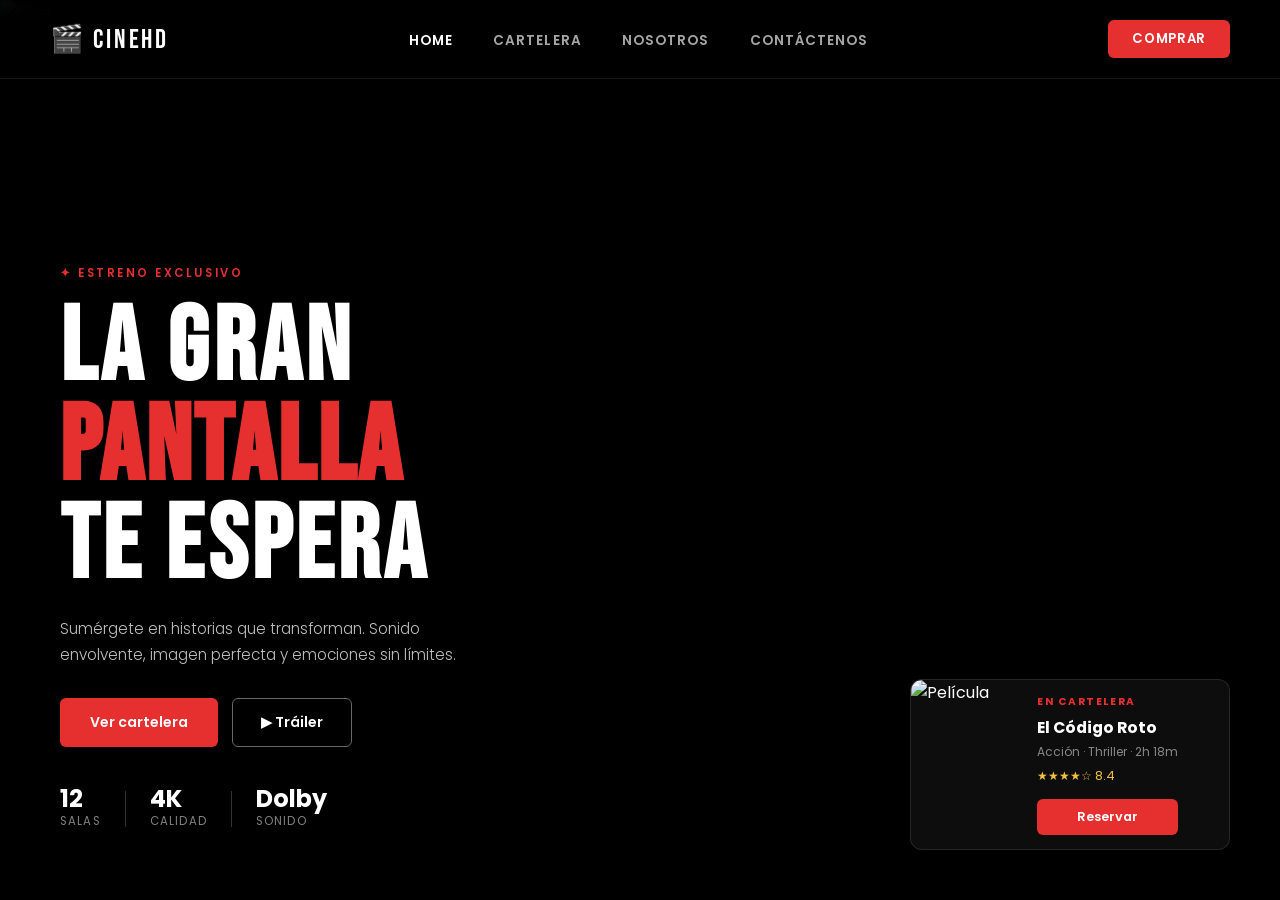
==== index.html @ 22b5bb58 "update - david2" ====
<!DOCTYPE html>
<html lang="en">
<head>
  <meta charset="UTF-8"/>
  <meta name="viewport" content="width=device-width, initial-scale=1.0"/>
  <title>CineHD — Tu cine favorito</title>
  <link rel="stylesheet" href="./css/index.css"/>
  <link href="https://fonts.googleapis.com/css2?family=Bebas+Neue&family=Poppins:wght@300;400;600&display=swap" rel="stylesheet"/>
</head>
<body>

  <!-- NAV -->
  <nav>
    <div class="logo">🎬 CINEHD</div>
    <ul class="nav-links">
      <li><a href="./index.html" class="activo">Home</a></li>
      <li><a href="./cartelera.html">Cartelera</a></li>
      <li><a href="./nosotros.html">Nosotros</a></li>
      <li><a href="./contacto.html">Contáctenos</a></li>
    </ul>
    <a href="./comprar.html" class="btn-nav">Comprar</a>
  </nav>

  <!-- HERO: fondo completo con imagen cinematográfica -->
  <section class="hero">
    <div class="hero-fondo">
      <img src="https://images.unsplash.com/photo-1489599849927-2ee91cede3ba?w=1800&q=85" alt="Cine"/>
      <div class="hero-overlay"></div>
    </div>

    <div class="hero-contenido">
      <div class="hero-tag">✦ ESTRENO EXCLUSIVO</div>
      <h1>LA GRAN<br/><span>PANTALLA</span><br/>TE ESPERA</h1>
      <p>Sumérgete en historias que transforman. Sonido envolvente, imagen perfecta y emociones sin límites.</p>
      <div class="hero-acciones">
        <button class="btn-rojo">Ver cartelera</button>
        <button class="btn-transparente">▶ Tráiler</button>
      </div>
      <div class="hero-stats">
        <div class="stat">
          <strong>12</strong>
          <span>Salas</span>
        </div>
        <div class="divisor"></div>
        <div class="stat">
          <strong>4K</strong>
          <span>Calidad</span>
        </div>
        <div class="divisor"></div>
        <div class="stat">
          <strong>Dolby</strong>
          <span>Sonido</span>
        </div>
      </div>
    </div>

    <!-- Tarjeta película flotante -->
    <div class="pelicula-flotante">
      <img src="https://images.unsplash.com/photo-1536440136628-849c177e76a1?w=300&q=80" alt="Película"/>
      <div class="pelicula-info">
        <span class="peli-tag">EN CARTELERA</span>
        <h3>El Código Roto</h3>
        <p>Acción · Thriller · 2h 18m</p>
        <div class="peli-rating">★★★★☆ 8.4</div>
        <button class="btn-rojo btn-sm">Reservar</button>
      </div>
    </div>

  </section>

</body>
</html>
---- css/index.css ----
/* ================================
   CineMax — Estilo Cinematográfico
   ================================ */

* {
  box-sizing: border-box;
  margin: 0;
  padding: 0;
}

body {
  font-family: 'Poppins', sans-serif;
  background: #000;
  color: #fff;
  overflow-x: hidden;
}

img { display: block; width: 100%; object-fit: cover; }
a { text-decoration: none; color: inherit; }
ul { list-style: none; }

/* ================================
   NAV — barra translúcida flotante
   ================================ */
nav {
  position: fixed;
  top: 0; left: 0; right: 0;
  z-index: 100;
  display: flex;
  align-items: center;
  justify-content: space-between;
  padding: 20px 50px;
  background: rgba(0, 0, 0, 0.55);
  -webkit-backdrop-filter: blur(12px);
  backdrop-filter: blur(12px);
  border-bottom: 1px solid rgba(255,255,255,0.08);
}

.logo {
  font-family: 'Bebas Neue', sans-serif;
  font-size: 1.7rem;
  letter-spacing: 0.1em;
  color: #fff;
}

.nav-links {
  display: flex;
  gap: 40px;
}

.nav-links a {
  font-size: 0.85rem;
  font-weight: 600;
  letter-spacing: 0.08em;
  text-transform: uppercase;
  color: rgba(255,255,255,0.65);
  transition: color 0.2s;
}

.nav-links a:hover,
.nav-links a.activo {
  color: #fff;
}

.btn-nav {
  background: #e63030;
  color: #fff;
  border: none;
  padding: 9px 24px;
  border-radius: 6px;
  font-family: 'Poppins', sans-serif;
  font-size: 0.82rem;
  font-weight: 600;
  letter-spacing: 0.05em;
  text-transform: uppercase;
  cursor: pointer;
  transition: background 0.2s;
}

.btn-nav:hover { background: #c01e1e; }

/* ================================
   HERO — pantalla completa
   ================================ */
.hero {
  position: relative;
  width: 100%;
  height: 100vh;
  min-height: 600px;
  display: flex;
  align-items: flex-end;
  overflow: hidden;
}

/* Imagen de fondo que llena toda la pantalla */
.hero-fondo {
  position: absolute;
  inset: 0;
}

.hero-fondo img {
  width: 100%;
  height: 100%;
  object-fit: cover;
  object-position: center;
}

/* Degradado encima de la imagen */
.hero-overlay {
  position: absolute;
  inset: 0;
  background:
    linear-gradient(to right, rgba(0,0,0,0.92) 0%, rgba(0,0,0,0.5) 55%, rgba(0,0,0,0.1) 100%),
    linear-gradient(to top,   rgba(0,0,0,0.85) 0%, transparent 50%);
}

/* Contenido principal - abajo a la izquierda */
.hero-contenido {
  position: relative;
  z-index: 2;
  padding: 0 60px 70px;
  max-width: 600px;
}

.hero-tag {
  display: inline-block;
  font-size: 0.72rem;
  font-weight: 600;
  letter-spacing: 0.22em;
  text-transform: uppercase;
  color: #e63030;
  margin-bottom: 18px;
}

.hero-contenido h1 {
  font-family: 'Bebas Neue', sans-serif;
  font-size: 6.5rem;
  line-height: 0.95;
  letter-spacing: 0.04em;
  margin-bottom: 20px;
  color: #fff;
}

.hero-contenido h1 span {
  color: #e63030;
  -webkit-text-stroke: 2px #e63030;
}

.hero-contenido p {
  font-size: 0.95rem;
  font-weight: 300;
  color: rgba(255,255,255,0.75);
  line-height: 1.7;
  margin-bottom: 30px;
  max-width: 420px;
}

/* Botones */
.hero-acciones {
  display: flex;
  gap: 14px;
  margin-bottom: 40px;
}

.btn-rojo {
  background: #e63030;
  color: #fff;
  border: none;
  padding: 13px 30px;
  border-radius: 6px;
  font-family: 'Poppins', sans-serif;
  font-size: 0.88rem;
  font-weight: 600;
  cursor: pointer;
  transition: background 0.2s, transform 0.15s;
}

.btn-rojo:hover {
  background: #c01e1e;
  transform: translateY(-2px);
}

.btn-rojo.btn-sm {
  padding: 9px 20px;
  font-size: 0.8rem;
  margin-top: 10px;
}

.btn-transparente {
  background: transparent;
  color: #fff;
  border: 1.5px solid rgba(255,255,255,0.4);
  padding: 13px 28px;
  border-radius: 6px;
  font-family: 'Poppins', sans-serif;
  font-size: 0.88rem;
  font-weight: 600;
  cursor: pointer;
  transition: border-color 0.2s, background 0.2s;
}

.btn-transparente:hover {
  border-color: #fff;
  background: rgba(255,255,255,0.08);
}

/* Stats debajo de los botones */
.hero-stats {
  display: flex;
  align-items: center;
  gap: 24px;
}

.stat {
  display: flex;
  flex-direction: column;
}

.stat strong {
  font-size: 1.5rem;
  font-weight: 700;
  color: #fff;
  line-height: 1;
}

.stat span {
  font-size: 0.72rem;
  color: rgba(255,255,255,0.5);
  text-transform: uppercase;
  letter-spacing: 0.1em;
  margin-top: 2px;
}

.divisor {
  width: 1px;
  height: 36px;
  background: rgba(255,255,255,0.2);
}

/* Tarjeta flotante - esquina inferior derecha */
.pelicula-flotante {
  position: absolute;
  bottom: 50px;
  right: 50px;
  z-index: 3;
  background: rgba(15, 15, 15, 0.9);
  border: 1px solid rgba(255,255,255,0.1);
  border-radius: 12px;
  overflow: hidden;
  display: flex;
  width: 320px;
  -webkit-backdrop-filter: blur(16px);
  backdrop-filter: blur(16px);
  box-shadow: 0 20px 50px rgba(0,0,0,0.6);
  transition: transform 0.3s;
}

.pelicula-flotante:hover {
  transform: translateY(-6px);
}

.pelicula-flotante > img {
  width: 110px;
  height: 150px;
  object-fit: cover;
  flex-shrink: 0;
}

.pelicula-info {
  padding: 14px 16px;
  display: flex;
  flex-direction: column;
}

.peli-tag {
  font-size: 0.65rem;
  font-weight: 700;
  letter-spacing: 0.15em;
  color: #e63030;
  text-transform: uppercase;
  margin-bottom: 6px;
}

.pelicula-info h3 {
  font-size: 0.98rem;
  font-weight: 700;
  margin-bottom: 4px;
}

.pelicula-info p {
  font-size: 0.75rem;
  color: rgba(255,255,255,0.5);
  margin-bottom: 6px;
}

.peli-rating {
  font-size: 0.78rem;
  color: #f0c040;
  margin-bottom: 4px;
}

/* ================================
   RESPONSIVE
   ================================ */
@media (max-width: 900px) {
  nav { padding: 16px 24px; }
  .nav-links { display: none; }
  .hero-contenido { padding: 0 24px 120px; }
  .hero-contenido h1 { font-size: 4rem; }
  .pelicula-flotante {
    bottom: 20px;
    right: 16px;
    left: 16px;
    width: auto;
  }
}
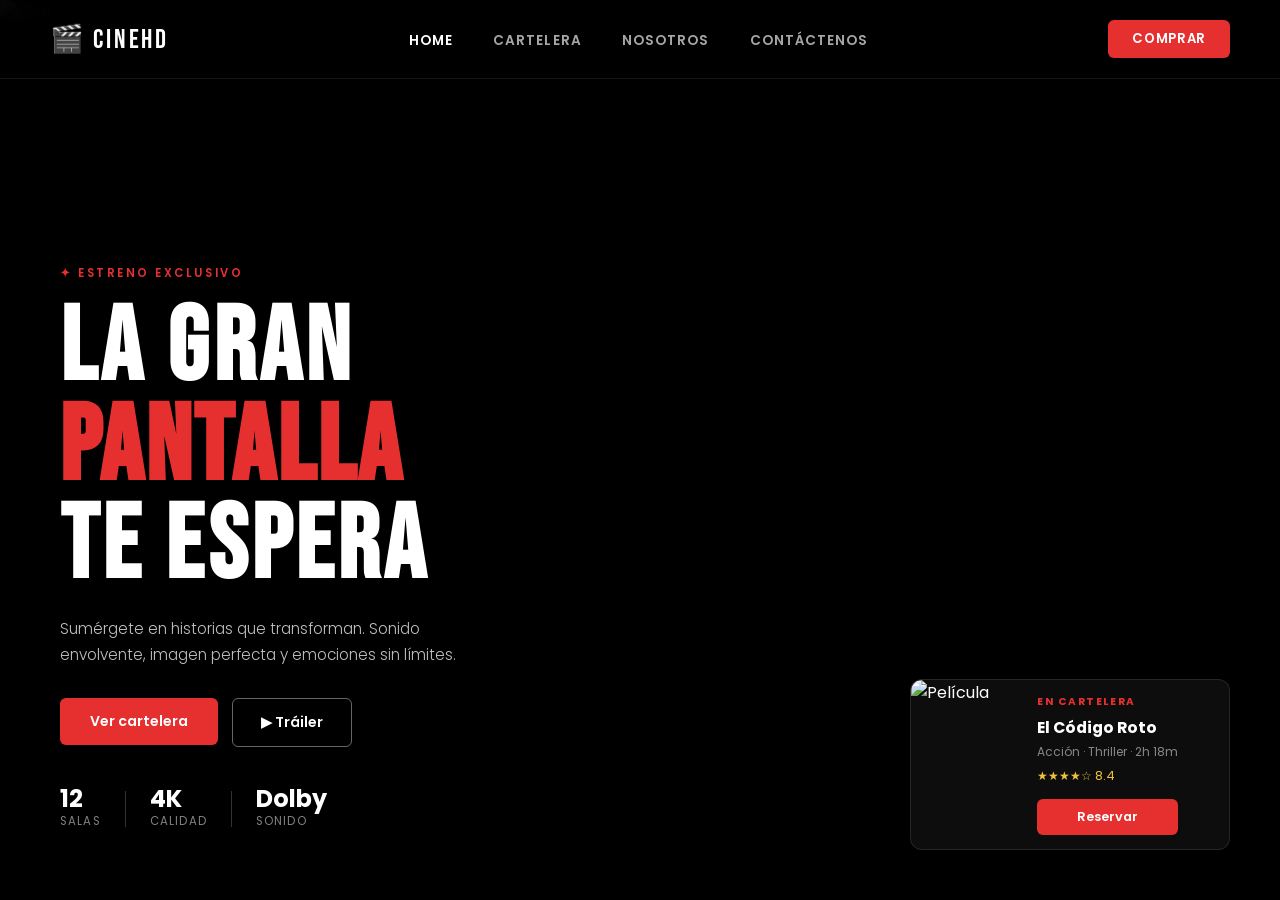
==== commit 901b955d: "update" ====
--- a/index.html
+++ b/index.html
@@ -33,7 +33,7 @@
       <h1>LA GRAN<br/><span>PANTALLA</span><br/>TE ESPERA</h1>
       <p>Sumérgete en historias que transforman. Sonido envolvente, imagen perfecta y emociones sin límites.</p>
       <div class="hero-acciones">
-        <button class="btn-rojo">Ver cartelera</button>
+        <a href="cartelera.html"><button class="btn-rojo">Ver cartelera</button></a>
         <button class="btn-transparente">▶ Tráiler</button>
       </div>
       <div class="hero-stats">
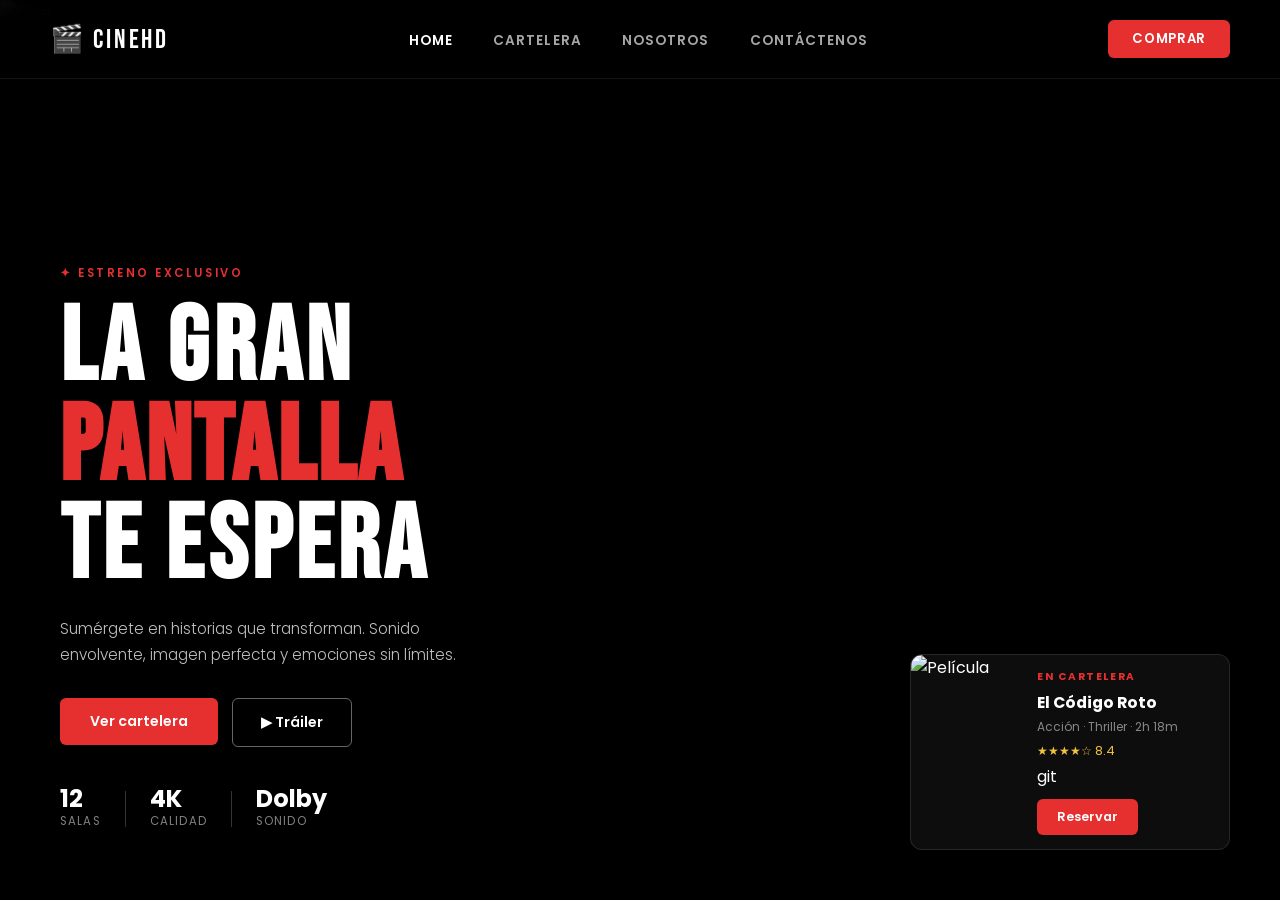
==== commit 965af35d: "update" ====
--- a/index.html
+++ b/index.html
@@ -62,7 +62,7 @@
         <h3>El Código Roto</h3>
         <p>Acción · Thriller · 2h 18m</p>
         <div class="peli-rating">★★★★☆ 8.4</div>
-        <button class="btn-rojo btn-sm">Reservar</button>
+git        <a href="comprar.html"><button class="btn-rojo btn-sm">Reservar</button></a>
       </div>
     </div>
 
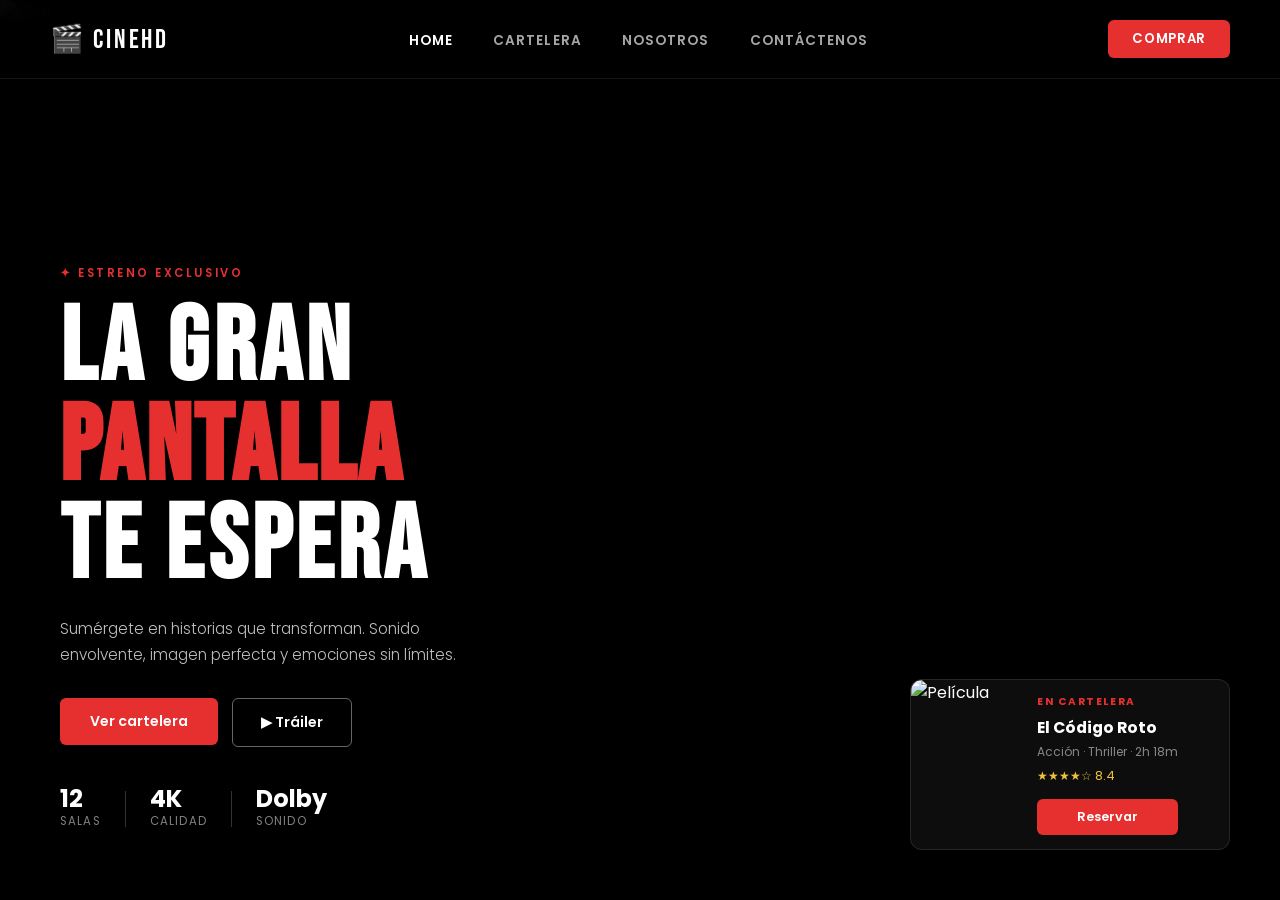
==== commit af8af169: "El resto del responsive" ====
--- a/index.html
+++ b/index.html
@@ -12,16 +12,36 @@
   <!-- NAV -->
   <nav>
     <div class="logo">🎬 CINEHD</div>
+
     <ul class="nav-links">
       <li><a href="./index.html" class="activo">Home</a></li>
       <li><a href="./cartelera.html">Cartelera</a></li>
       <li><a href="./nosotros.html">Nosotros</a></li>
       <li><a href="./contacto.html">Contáctenos</a></li>
     </ul>
-    <a href="./comprar.html" class="btn-nav">Comprar</a>
+
+    <a href="./comprar.html" class="btn-nav btn-nav-desktop">Comprar</a>
+
+    <!-- Botón hamburguesa (solo móvil) -->
+    <button class="hamburguesa" id="hamburguesa" aria-label="Abrir menú">
+      <span></span>
+      <span></span>
+      <span></span>
+    </button>
   </nav>
 
-  <!-- HERO: fondo completo con imagen cinematográfica -->
+  <!-- Menú móvil desplegable -->
+  <div class="menu-movil" id="menuMovil">
+    <ul>
+      <li><a href="./index.html" class="activo" onclick="cerrarMenu()">Home</a></li>
+      <li><a href="./cartelera.html" onclick="cerrarMenu()">Cartelera</a></li>
+      <li><a href="./nosotros.html" onclick="cerrarMenu()">Nosotros</a></li>
+      <li><a href="./contacto.html" onclick="cerrarMenu()">Contáctenos</a></li>
+    </ul>
+    <a href="./comprar.html" class="btn-rojo btn-movil-comprar">Comprar</a>
+  </div>
+
+  <!-- HERO -->
   <section class="hero">
     <div class="hero-fondo">
       <img src="https://images.unsplash.com/photo-1489599849927-2ee91cede3ba?w=1800&q=85" alt="Cine"/>
@@ -62,11 +82,26 @@
         <h3>El Código Roto</h3>
         <p>Acción · Thriller · 2h 18m</p>
         <div class="peli-rating">★★★★☆ 8.4</div>
-git        <a href="comprar.html"><button class="btn-rojo btn-sm">Reservar</button></a>
+        <button class="btn-rojo btn-sm">Reservar</button>
       </div>
     </div>
 
   </section>
 
+  <script>
+    const hamburguesa = document.getElementById('hamburguesa');
+    const menuMovil   = document.getElementById('menuMovil');
+
+    hamburguesa.addEventListener('click', () => {
+      hamburguesa.classList.toggle('activo');
+      menuMovil.classList.toggle('abierto');
+    });
+
+    function cerrarMenu() {
+      hamburguesa.classList.remove('activo');
+      menuMovil.classList.remove('abierto');
+    }
+  </script>
+
 </body>
 </html>
--- a/css/index.css
+++ b/css/index.css
@@ -1,5 +1,5 @@
 /* ================================
-   CineMax — Estilo Cinematográfico
+   CineHD — Estilo Cinematográfico
    ================================ */
 
 * {
@@ -25,7 +25,7 @@
 nav {
   position: fixed;
   top: 0; left: 0; right: 0;
-  z-index: 100;
+  z-index: 200;
   display: flex;
   align-items: center;
   justify-content: space-between;
@@ -80,6 +80,122 @@
 .btn-nav:hover { background: #c01e1e; }
 
 /* ================================
+   HAMBURGUESA — solo visible en móvil
+   ================================ */
+.hamburguesa {
+  display: none;               /* oculto en escritorio */
+  flex-direction: column;
+  justify-content: center;
+  align-items: center;
+  gap: 5px;
+  width: 40px;
+  height: 40px;
+  background: transparent;
+  border: none;
+  cursor: pointer;
+  padding: 4px;
+  z-index: 300;
+}
+
+.hamburguesa span {
+  display: block;
+  width: 24px;
+  height: 2px;
+  background: #fff;
+  border-radius: 2px;
+  transition: transform 0.3s ease, opacity 0.3s ease;
+  transform-origin: center;
+}
+
+/* Animación X al estar activo */
+.hamburguesa.activo span:nth-child(1) {
+  transform: translateY(7px) rotate(45deg);
+}
+.hamburguesa.activo span:nth-child(2) {
+  opacity: 0;
+  transform: scaleX(0);
+}
+.hamburguesa.activo span:nth-child(3) {
+  transform: translateY(-7px) rotate(-45deg);
+}
+
+/* ================================
+   MENÚ MÓVIL DESPLEGABLE
+   ================================ */
+.menu-movil {
+  display: none;               /* oculto en escritorio */
+  position: fixed;
+  top: 0;
+  left: 0;
+  right: 0;
+  z-index: 150;
+  background: rgba(8, 8, 8, 0.97);
+  -webkit-backdrop-filter: blur(20px);
+  backdrop-filter: blur(20px);
+  padding: 100px 36px 50px;
+  flex-direction: column;
+  gap: 8px;
+  transform: translateY(-100%);
+  transition: transform 0.4s cubic-bezier(0.4, 0, 0.2, 1);
+  border-bottom: 1px solid rgba(255,255,255,0.08);
+}
+
+.menu-movil.abierto {
+  transform: translateY(0);
+}
+
+.menu-movil ul {
+  display: flex;
+  flex-direction: column;
+  gap: 0;
+  margin-bottom: 32px;
+}
+
+.menu-movil ul li {
+  border-bottom: 1px solid rgba(255,255,255,0.07);
+}
+
+.menu-movil ul li a {
+  display: block;
+  padding: 16px 0;
+  font-size: 1.1rem;
+  font-weight: 600;
+  letter-spacing: 0.08em;
+  text-transform: uppercase;
+  color: rgba(255,255,255,0.7);
+  transition: color 0.2s, padding-left 0.2s;
+}
+
+.menu-movil ul li a:hover,
+.menu-movil ul li a.activo {
+  color: #fff;
+  padding-left: 10px;
+}
+
+.menu-movil ul li a.activo {
+  color: #e63030;
+}
+
+.btn-movil-comprar {
+  display: inline-block;
+  background: #e63030;
+  color: #fff;
+  border: none;
+  padding: 14px 32px;
+  border-radius: 6px;
+  font-family: 'Poppins', sans-serif;
+  font-size: 0.88rem;
+  font-weight: 600;
+  letter-spacing: 0.05em;
+  text-transform: uppercase;
+  cursor: pointer;
+  text-align: center;
+  transition: background 0.2s;
+}
+
+.btn-movil-comprar:hover { background: #c01e1e; }
+
+/* ================================
    HERO — pantalla completa
    ================================ */
 .hero {
@@ -92,7 +208,6 @@
   overflow: hidden;
 }
 
-/* Imagen de fondo que llena toda la pantalla */
 .hero-fondo {
   position: absolute;
   inset: 0;
@@ -105,7 +220,6 @@
   object-position: center;
 }
 
-/* Degradado encima de la imagen */
 .hero-overlay {
   position: absolute;
   inset: 0;
@@ -114,7 +228,6 @@
     linear-gradient(to top,   rgba(0,0,0,0.85) 0%, transparent 50%);
 }
 
-/* Contenido principal - abajo a la izquierda */
 .hero-contenido {
   position: relative;
   z-index: 2;
@@ -155,7 +268,6 @@
   max-width: 420px;
 }
 
-/* Botones */
 .hero-acciones {
   display: flex;
   gap: 14px;
@@ -204,7 +316,6 @@
   background: rgba(255,255,255,0.08);
 }
 
-/* Stats debajo de los botones */
 .hero-stats {
   display: flex;
   align-items: center;
@@ -237,7 +348,7 @@
   background: rgba(255,255,255,0.2);
 }
 
-/* Tarjeta flotante - esquina inferior derecha */
+/* Tarjeta flotante */
 .pelicula-flotante {
   position: absolute;
   bottom: 50px;
@@ -300,17 +411,75 @@
 }
 
 /* ================================
-   RESPONSIVE
+   RESPONSIVE — Tablet
    ================================ */
 @media (max-width: 900px) {
   nav { padding: 16px 24px; }
-  .nav-links { display: none; }
-  .hero-contenido { padding: 0 24px 120px; }
-  .hero-contenido h1 { font-size: 4rem; }
+  .hero-contenido { padding: 0 24px 220px; }
+  .hero-contenido h1 { font-size: 4.5rem; }
+
   .pelicula-flotante {
     bottom: 20px;
     right: 16px;
     left: 16px;
     width: auto;
   }
+}
+
+/* ================================
+   RESPONSIVE — Móvil (hamburguesa)
+   ================================ */
+@media (max-width: 768px) {
+
+  /* Ocultar elementos de escritorio en nav */
+  .nav-links        { display: none; }
+  .btn-nav-desktop  { display: none; }
+
+  /* Mostrar botón hamburguesa */
+  .hamburguesa { display: flex; }
+
+  /* Mostrar contenedor menú móvil */
+  .menu-movil { display: flex; }
+
+  nav { padding: 16px 20px; }
+
+  /* Hero ajustes móvil */
+  .hero-contenido {
+    padding: 0 20px 240px;
+    max-width: 100%;
+  }
+
+  .hero-contenido h1 {
+    font-size: 3.2rem;
+  }
+
+  .hero-contenido p {
+    font-size: 0.88rem;
+    max-width: 100%;
+  }
+
+  .hero-acciones {
+    flex-direction: column;
+    gap: 10px;
+  }
+
+  .btn-rojo,
+  .btn-transparente {
+    width: 100%;
+    text-align: center;
+  }
+
+  .hero-stats {
+    gap: 16px;
+  }
+
+  .stat strong { font-size: 1.2rem; }
+
+  /* Tarjeta flotante en móvil */
+  .pelicula-flotante {
+    bottom: 16px;
+    right: 12px;
+    left: 12px;
+    width: auto;
+  }
 }
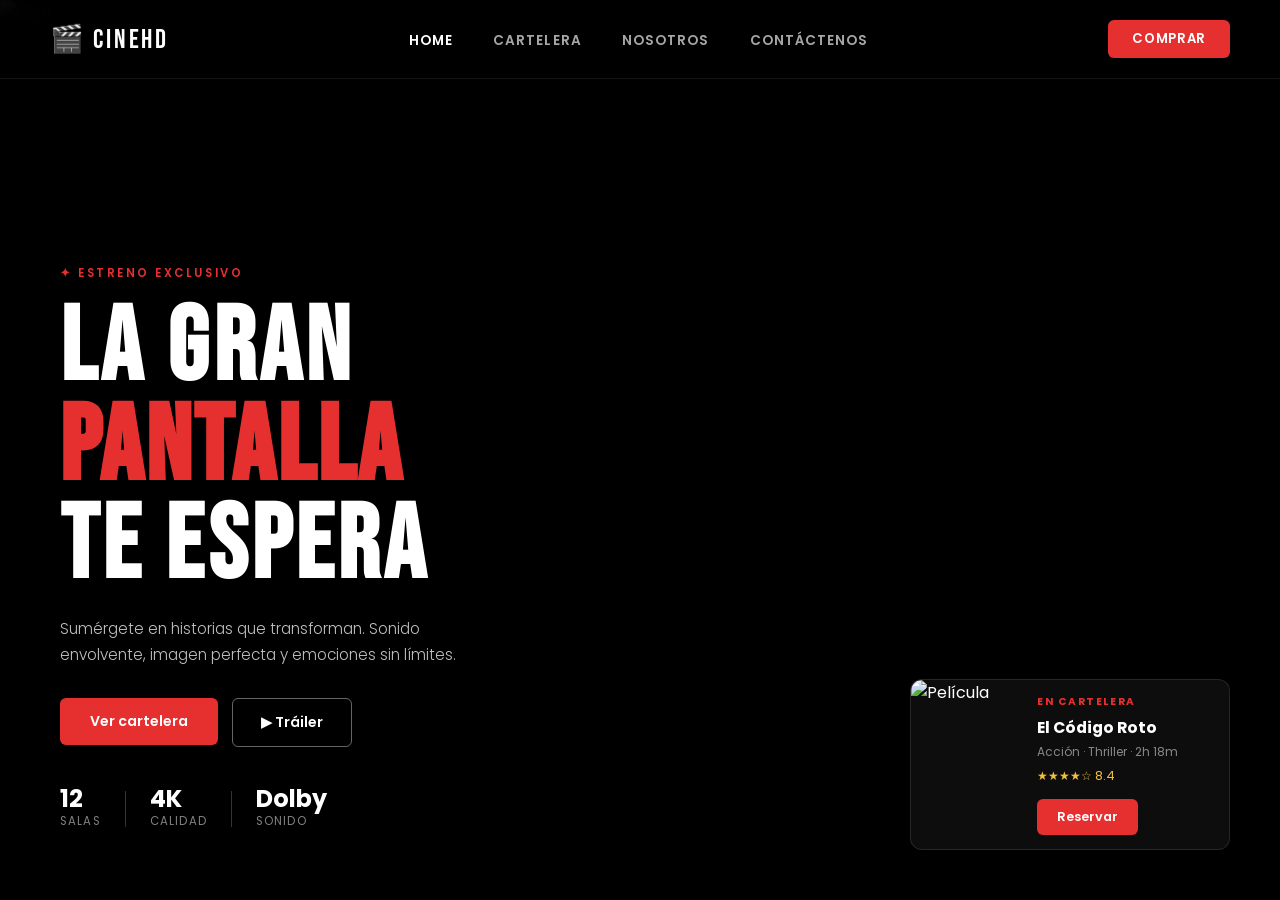
==== commit 532693e0: "update-modificacion en index-David" ====
--- a/index.html
+++ b/index.html
@@ -11,7 +11,7 @@
 
   <!-- NAV -->
   <nav>
-    <div class="logo">🎬 CINEHD</div>
+    <a href="index.html"><div class="logo">🎬 CINEHD</div></a>
 
     <ul class="nav-links">
       <li><a href="./index.html" class="activo">Home</a></li>
@@ -82,26 +82,11 @@
         <h3>El Código Roto</h3>
         <p>Acción · Thriller · 2h 18m</p>
         <div class="peli-rating">★★★★☆ 8.4</div>
-        <button class="btn-rojo btn-sm">Reservar</button>
+        <a href="comprar.html"><button class="btn-rojo btn-sm">Reservar</button></a>
       </div>
     </div>
 
   </section>
 
-  <script>
-    const hamburguesa = document.getElementById('hamburguesa');
-    const menuMovil   = document.getElementById('menuMovil');
-
-    hamburguesa.addEventListener('click', () => {
-      hamburguesa.classList.toggle('activo');
-      menuMovil.classList.toggle('abierto');
-    });
-
-    function cerrarMenu() {
-      hamburguesa.classList.remove('activo');
-      menuMovil.classList.remove('abierto');
-    }
-  </script>
-
 </body>
 </html>
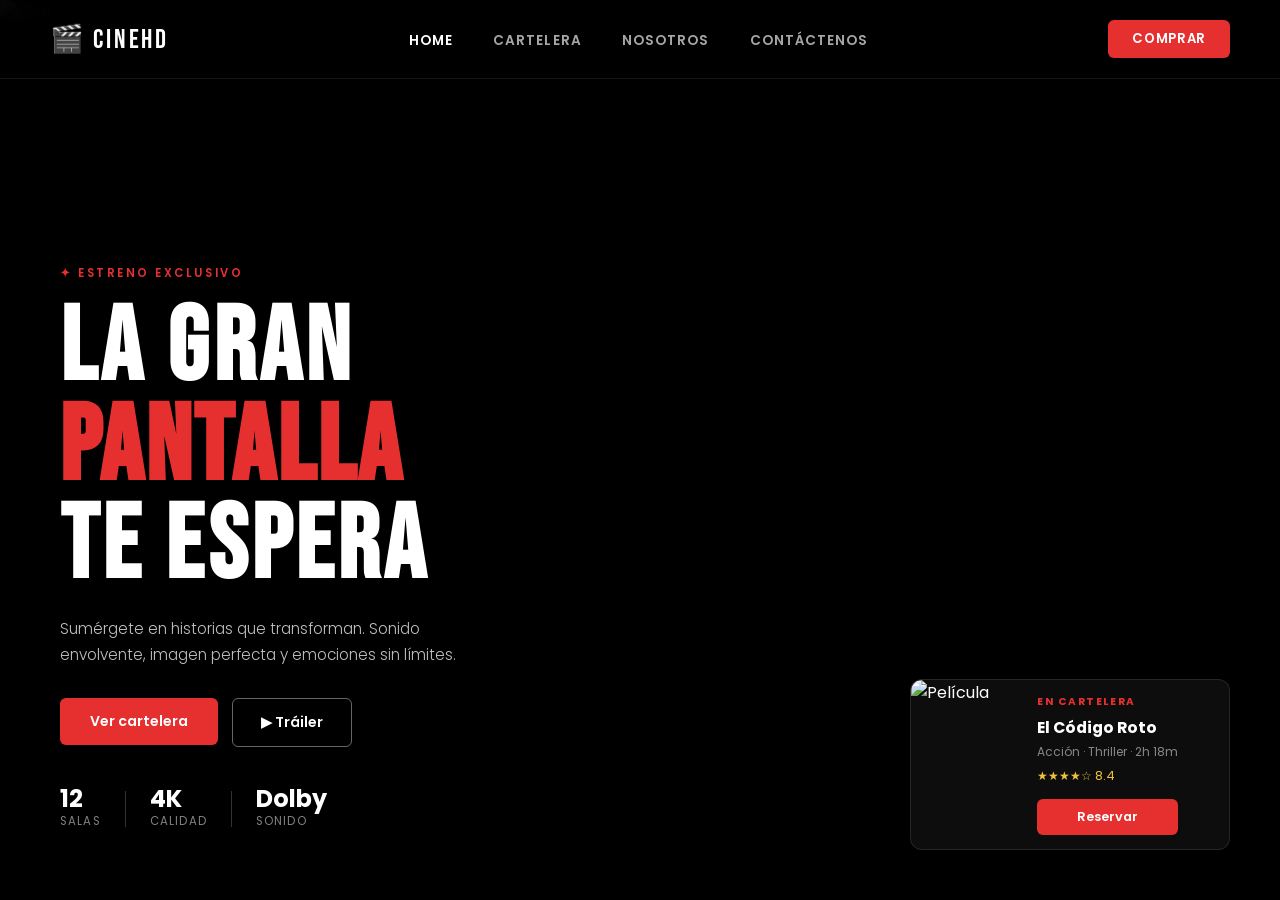
==== commit fe3c6352: "update-modificacion final-David" ====
--- a/index.html
+++ b/index.html
@@ -14,13 +14,13 @@
     <a href="index.html"><div class="logo">🎬 CINEHD</div></a>
 
     <ul class="nav-links">
-      <li><a href="./index.html" class="activo">Home</a></li>
-      <li><a href="./cartelera.html">Cartelera</a></li>
-      <li><a href="./nosotros.html">Nosotros</a></li>
+      <li><a href="./index.html" class="activo">Home</a></li> 
+      <li><a href="./cartelera.html">Cartelera</a></li>        
+      <li><a href="./nosotros.html">Nosotros</a></li>           
       <li><a href="./contacto.html">Contáctenos</a></li>
     </ul>
 
-    <a href="./comprar.html" class="btn-nav btn-nav-desktop">Comprar</a>
+    <button class="btn-nav btn-nav-desktop">Comprar</button>
 
     <!-- Botón hamburguesa (solo móvil) -->
     <button class="hamburguesa" id="hamburguesa" aria-label="Abrir menú">
@@ -82,11 +82,25 @@
         <h3>El Código Roto</h3>
         <p>Acción · Thriller · 2h 18m</p>
         <div class="peli-rating">★★★★☆ 8.4</div>
-        <a href="comprar.html"><button class="btn-rojo btn-sm">Reservar</button></a>
+        <button class="btn-rojo btn-sm">Reservar</button>
       </div>
     </div>
 
   </section>
 
+    <script>
+    const hamburguesa = document.getElementById('hamburguesa');
+    const menuMovil   = document.getElementById('menuMovil');
+
+    hamburguesa.addEventListener('click', () => {
+      hamburguesa.classList.toggle('activo');
+      menuMovil.classList.toggle('abierto');
+    });
+
+    function cerrarMenu() {
+      hamburguesa.classList.remove('activo');
+      menuMovil.classList.remove('abierto');
+    }
+  </script>
 </body>
 </html>
